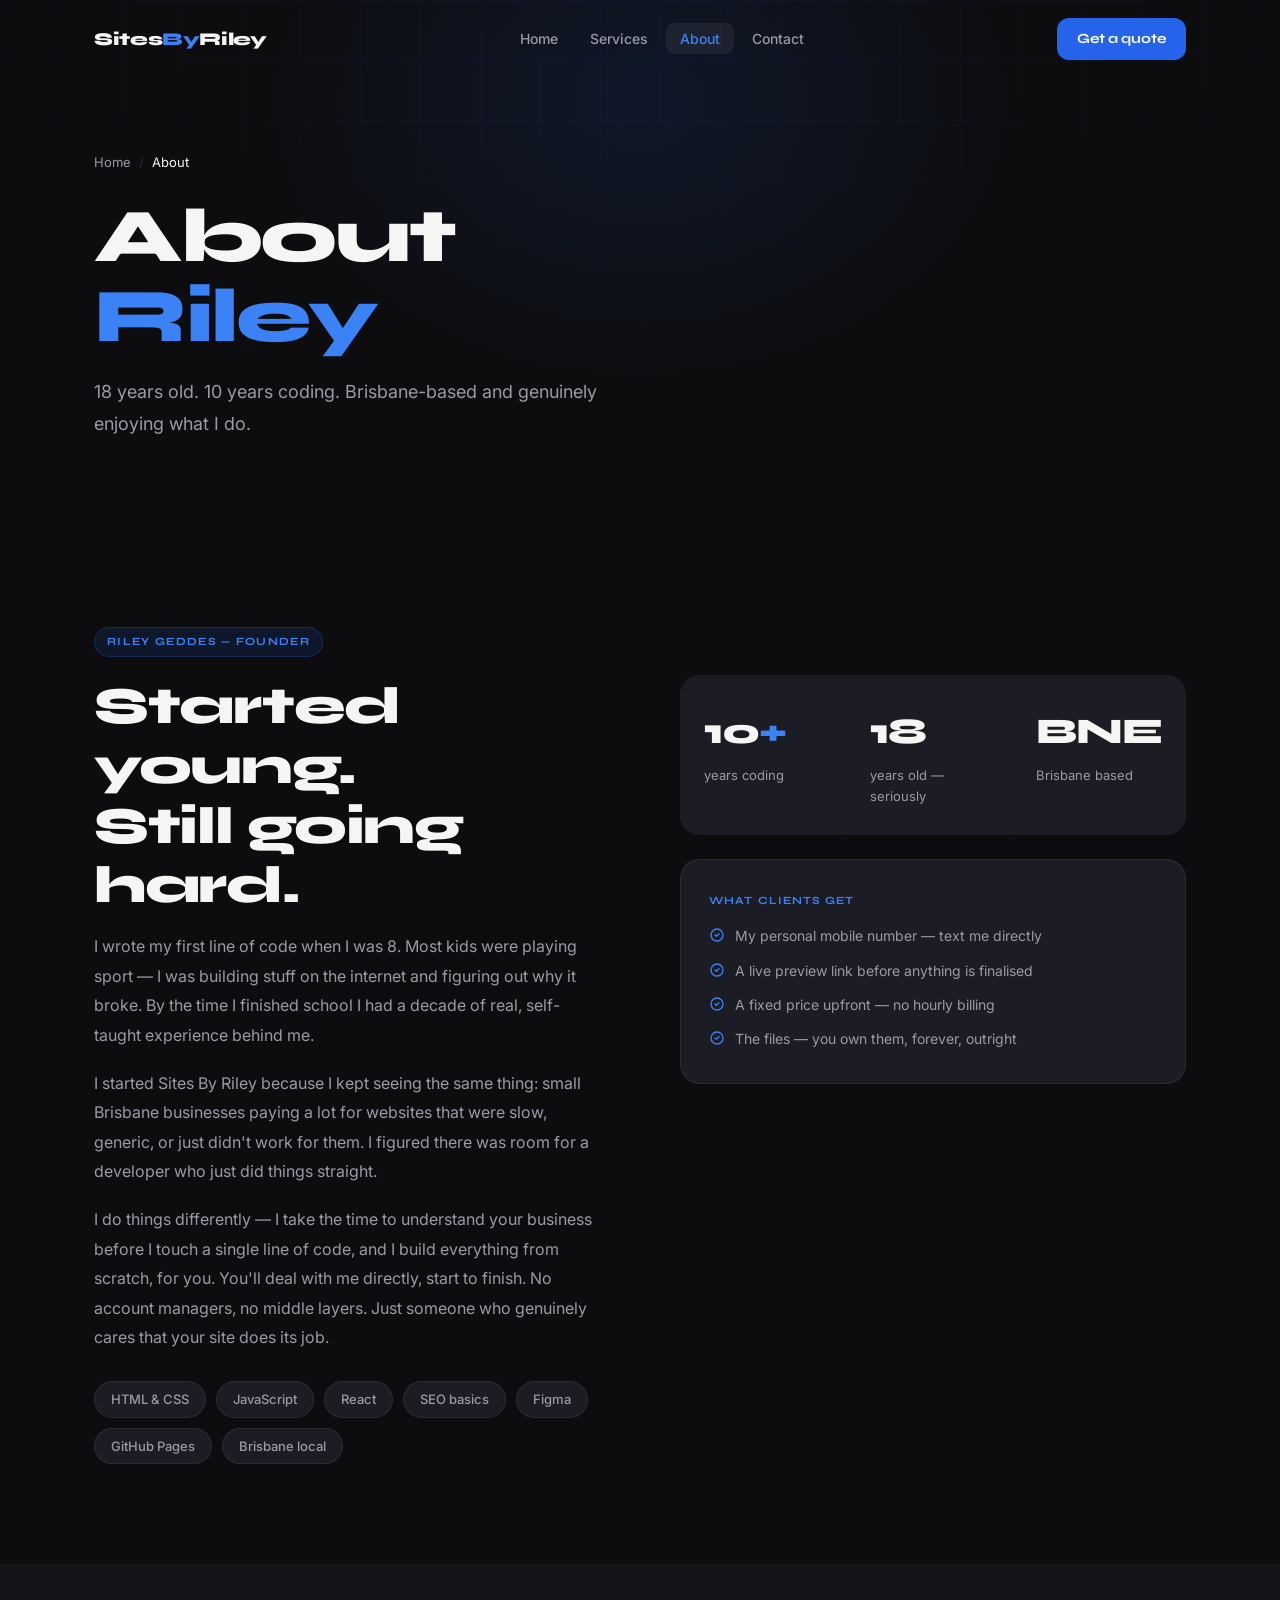
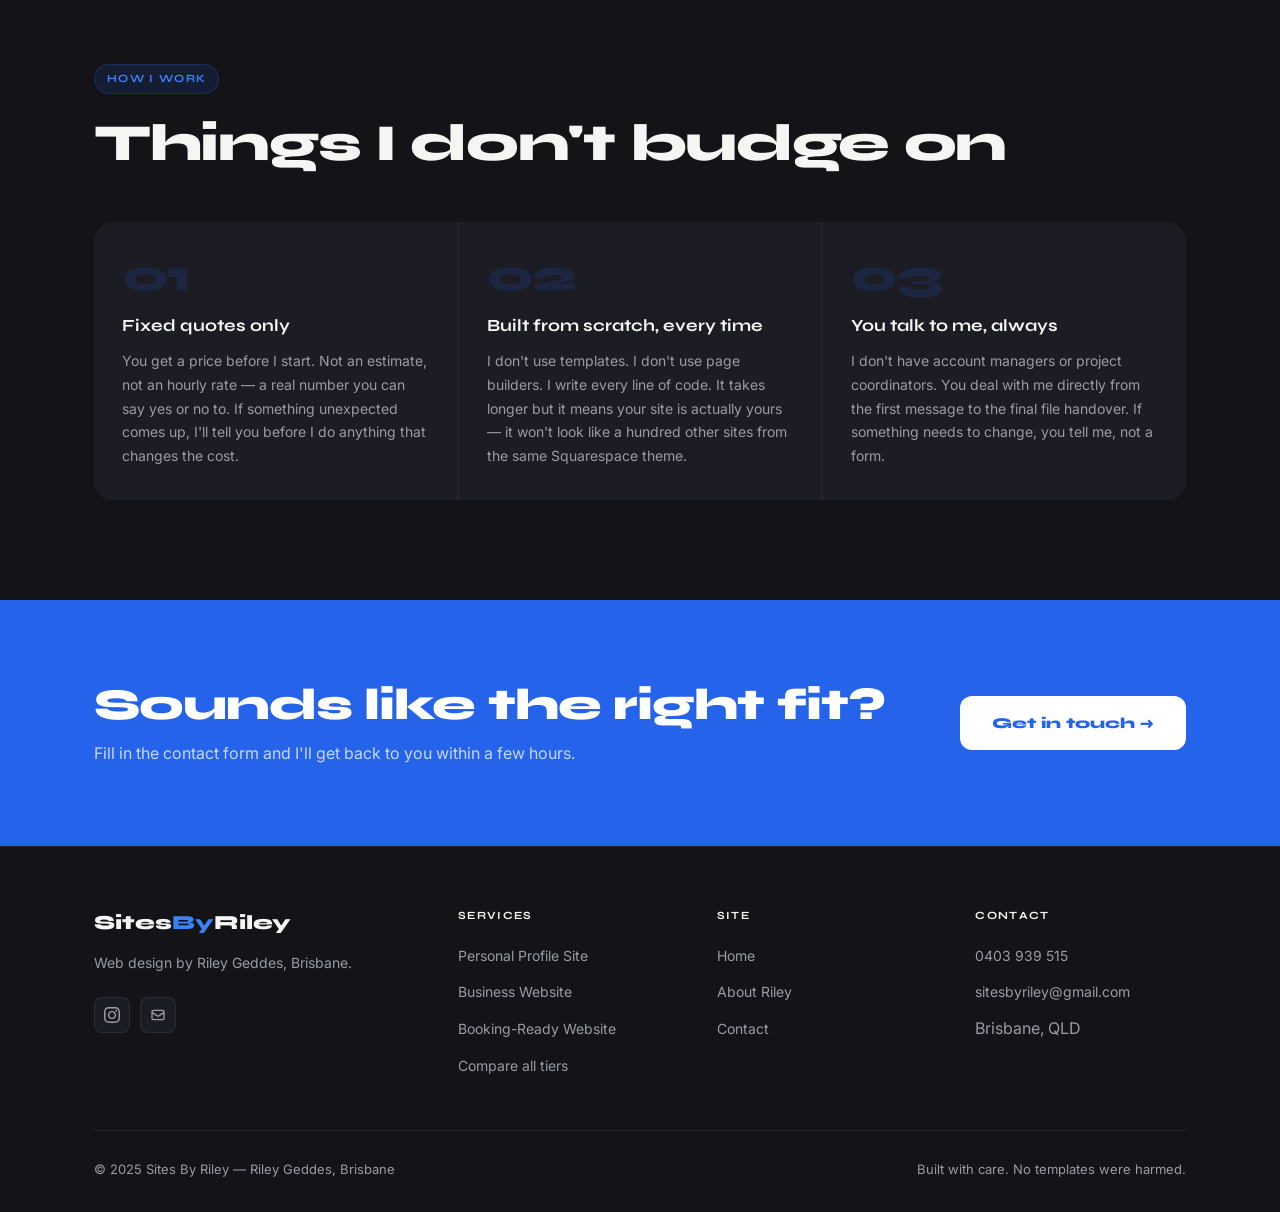
==== about.html @ ac1ebec2 "Add files via upload" ====
<!DOCTYPE html>
<html lang="en">
<head>
<meta charset="UTF-8"/><meta name="viewport" content="width=device-width,initial-scale=1.0"/>
<title>About Riley Geddes — Sites By Riley</title>
<meta name="description" content="Riley Geddes — 18-year-old Brisbane web developer with 10 years of coding experience. Founder of Sites By Riley."/>
<link rel="preconnect" href="https://fonts.googleapis.com"/><link rel="preconnect" href="https://fonts.gstatic.com" crossorigin/>
<link href="https://fonts.googleapis.com/css2?family=Syne:wght@400;600;700;800&family=Inter:wght@400;500;600&display=swap" rel="stylesheet"/>
<link rel="stylesheet" href="shared.css"/>
<style>
.about-grid{display:grid;grid-template-columns:1fr 1fr;gap:80px;align-items:start;}
.about-body-text{font-size:16px;color:var(--muted);line-height:1.85;margin-bottom:18px;}
.about-chips{display:flex;flex-wrap:wrap;gap:10px;margin-top:28px;}
.chip{background:var(--card);border:1px solid var(--border);padding:7px 16px;border-radius:100px;font-size:13px;font-weight:500;color:var(--muted);}
.about-stat-strip{display:grid;grid-template-columns:repeat(3,1fr);gap:2px;background:var(--border);border-radius:var(--radius-lg);overflow:hidden;margin-top:48px;}
.about-stat{background:var(--card);padding:28px 24px;}
.about-stat-num{font-family:'Syne',sans-serif;font-size:36px;font-weight:800;letter-spacing:-0.03em;color:var(--white);}
.about-stat-num span{color:var(--blue-lt);}
.about-stat-label{font-size:13px;color:var(--muted);margin-top:4px;}
.values-grid{display:grid;grid-template-columns:repeat(3,1fr);gap:2px;background:var(--border);border-radius:var(--radius-lg);overflow:hidden;margin-top:48px;}
.value-card{background:var(--card);padding:32px 28px;transition:background var(--tr);}
.value-card:hover{background:var(--card-lt);}
.value-num{font-family:'Syne',sans-serif;font-size:44px;font-weight:800;color:rgba(37,99,235,0.15);line-height:1;margin-bottom:14px;letter-spacing:-0.04em;}
.value-title{font-family:'Syne',sans-serif;font-size:17px;font-weight:700;color:var(--white);margin-bottom:10px;}
.value-desc{font-size:14px;color:var(--muted);line-height:1.7;}
@media(max-width:768px){.about-grid{grid-template-columns:1fr;gap:48px;}.about-stat-strip,.values-grid{grid-template-columns:1fr;}}
</style>
</head>
<body>
<div id="page-veil"></div>
<nav id="nav">
  <div class="container nav-inner">
    <a href="index.html" class="nav-logo">Sites<span>By</span>Riley</a>
    <ul class="nav-links">
      <li><a href="index.html">Home</a></li><li><a href="services.html">Services</a></li>
      <li><a href="about.html" class="active">About</a></li><li><a href="contact.html">Contact</a></li>
    </ul>
    <div class="nav-cta"><a href="contact.html" class="btn btn-primary" style="padding:10px 20px;font-size:14px;">Get a quote</a></div>
    <button class="hamburger" id="ham"><span></span><span></span><span></span></button>
  </div>
</nav>
<div class="mobile-menu" id="mob">
  <button class="mob-close" id="mob-close">✕</button>
  <a href="index.html">Home</a><a href="services.html">Services</a><a href="about.html">About</a><a href="contact.html">Contact</a>
  <a href="contact.html" class="btn btn-primary">Get a quote</a>
</div>

<div class="page-hero">
  <div class="page-hero-grid"></div><div class="page-hero-glow"></div>
  <div class="container page-hero-content">
    <div class="page-breadcrumb reveal"><a href="index.html">Home</a><span>/</span><span style="color:var(--white);">About</span></div>
    <h1 class="page-hero-title reveal d1">About<br><span>Riley</span></h1>
    <p class="page-hero-sub reveal d2">18 years old. 10 years coding. Brisbane-based and genuinely enjoying what I do.</p>
  </div>
</div>

<section class="section" style="background:var(--black);">
  <div class="container">
    <div class="about-grid">
      <div>
        <div class="tag reveal">Riley Geddes — Founder</div>
        <h2 class="section-title reveal d1">Started young.<br>Still going hard.</h2>
        <p class="about-body-text reveal d2">I wrote my first line of code when I was 8. Most kids were playing sport — I was building stuff on the internet and figuring out why it broke. By the time I finished school I had a decade of real, self-taught experience behind me.</p>
        <p class="about-body-text reveal d2">I started Sites By Riley because I kept seeing the same thing: small Brisbane businesses paying a lot for websites that were slow, generic, or just didn't work for them. I figured there was room for a developer who just did things straight.</p>
        <p class="about-body-text reveal d3">I do things differently — I take the time to understand your business before I touch a single line of code, and I build everything from scratch, for you. You'll deal with me directly, start to finish. No account managers, no middle layers. Just someone who genuinely cares that your site does its job.</p>
        <div class="about-chips reveal d3">
          <span class="chip">HTML & CSS</span><span class="chip">JavaScript</span><span class="chip">React</span>
          <span class="chip">SEO basics</span><span class="chip">Figma</span><span class="chip">GitHub Pages</span><span class="chip">Brisbane local</span>
        </div>
      </div>
      <div>
        <div class="about-stat-strip reveal d1">
          <div class="about-stat"><div class="about-stat-num">10<span>+</span></div><div class="about-stat-label">years coding</div></div>
          <div class="about-stat"><div class="about-stat-num">18</div><div class="about-stat-label">years old — seriously</div></div>
          <div class="about-stat"><div class="about-stat-num">BNE</div><div class="about-stat-label">Brisbane based</div></div>
        </div>
        <div style="background:var(--card);border:1px solid var(--border);border-radius:var(--radius-lg);padding:32px 28px;margin-top:24px;" class="reveal d2">
          <div style="font-family:'Syne',sans-serif;font-size:11px;font-weight:700;letter-spacing:.1em;text-transform:uppercase;color:var(--blue-lt);margin-bottom:16px;">What clients get</div>
          <ul style="list-style:none;display:flex;flex-direction:column;gap:12px;">
            <li style="display:flex;align-items:flex-start;gap:10px;font-size:14px;color:var(--muted);"><svg width="16" height="16" fill="none" viewBox="0 0 24 24" stroke="currentColor" stroke-width="2" style="color:var(--blue-lt);flex-shrink:0;margin-top:2px;"><path stroke-linecap="round" stroke-linejoin="round" d="M9 12l2 2 4-4m6 2a9 9 0 11-18 0 9 9 0 0118 0z"/></svg>My personal mobile number — text me directly</li>
            <li style="display:flex;align-items:flex-start;gap:10px;font-size:14px;color:var(--muted);"><svg width="16" height="16" fill="none" viewBox="0 0 24 24" stroke="currentColor" stroke-width="2" style="color:var(--blue-lt);flex-shrink:0;margin-top:2px;"><path stroke-linecap="round" stroke-linejoin="round" d="M9 12l2 2 4-4m6 2a9 9 0 11-18 0 9 9 0 0118 0z"/></svg>A live preview link before anything is finalised</li>
            <li style="display:flex;align-items:flex-start;gap:10px;font-size:14px;color:var(--muted);"><svg width="16" height="16" fill="none" viewBox="0 0 24 24" stroke="currentColor" stroke-width="2" style="color:var(--blue-lt);flex-shrink:0;margin-top:2px;"><path stroke-linecap="round" stroke-linejoin="round" d="M9 12l2 2 4-4m6 2a9 9 0 11-18 0 9 9 0 0118 0z"/></svg>A fixed price upfront — no hourly billing</li>
            <li style="display:flex;align-items:flex-start;gap:10px;font-size:14px;color:var(--muted);"><svg width="16" height="16" fill="none" viewBox="0 0 24 24" stroke="currentColor" stroke-width="2" style="color:var(--blue-lt);flex-shrink:0;margin-top:2px;"><path stroke-linecap="round" stroke-linejoin="round" d="M9 12l2 2 4-4m6 2a9 9 0 11-18 0 9 9 0 0118 0z"/></svg>The files — you own them, forever, outright</li>
          </ul>
        </div>
      </div>
    </div>
  </div>
</section>

<section class="section" style="background:var(--surface);">
  <div class="container">
    <div class="section-header reveal" style="margin-bottom:48px;">
      <div class="tag">How I work</div>
      <h2 class="section-title">Things I don't budge on</h2>
    </div>
    <div class="values-grid">
      <div class="value-card reveal"><div class="value-num">01</div><div class="value-title">Fixed quotes only</div><div class="value-desc">You get a price before I start. Not an estimate, not an hourly rate — a real number you can say yes or no to. If something unexpected comes up, I'll tell you before I do anything that changes the cost.</div></div>
      <div class="value-card reveal d1"><div class="value-num">02</div><div class="value-title">Built from scratch, every time</div><div class="value-desc">I don't use templates. I don't use page builders. I write every line of code. It takes longer but it means your site is actually yours — it won't look like a hundred other sites from the same Squarespace theme.</div></div>
      <div class="value-card reveal d2"><div class="value-num">03</div><div class="value-title">You talk to me, always</div><div class="value-desc">I don't have account managers or project coordinators. You deal with me directly from the first message to the final file handover. If something needs to change, you tell me, not a form.</div></div>
    </div>
  </div>
</section>

<div class="cta-band">
  <div class="container cta-inner">
    <div><div class="cta-title">Sounds like the right fit?</div><div class="cta-sub">Fill in the contact form and I'll get back to you within a few hours.</div></div>
    <a href="contact.html" class="btn-cta-white">Get in touch →</a>
  </div>
</div>

<footer>
  <div class="container">
    <div class="footer-grid">
      <div><div class="footer-brand-name">Sites<span>By</span>Riley</div><p class="footer-desc">Web design by Riley Geddes, Brisbane.</p><div class="footer-socials"><a href="#" class="footer-social" aria-label="Instagram" target="_blank" rel="noopener"><svg width="16" height="16" fill="currentColor" viewBox="0 0 24 24"><path d="M12 2.163c3.204 0 3.584.012 4.85.07 3.252.148 4.771 1.691 4.919 4.919.058 1.265.069 1.645.069 4.849 0 3.205-.012 3.584-.069 4.849-.149 3.225-1.664 4.771-4.919 4.919-1.266.058-1.644.07-4.85.07-3.204 0-3.584-.012-4.849-.07-3.26-.149-4.771-1.699-4.919-4.92-.058-1.265-.07-1.644-.07-4.849 0-3.204.013-3.583.07-4.849.149-3.227 1.664-4.771 4.919-4.919 1.266-.057 1.645-.069 4.849-.069zm0-2.163c-3.259 0-3.667.014-4.947.072-4.358.2-6.78 2.618-6.98 6.98-.059 1.281-.073 1.689-.073 4.948 0 3.259.014 3.668.072 4.948.2 4.358 2.618 6.78 6.98 6.98 1.281.058 1.689.072 4.948.072 3.259 0 3.668-.014 4.948-.072 4.354-.2 6.782-2.618 6.979-6.98.059-1.28.073-1.689.073-4.948 0-3.259-.014-3.667-.072-4.947-.196-4.354-2.617-6.78-6.979-6.98-1.281-.059-1.69-.073-4.949-.073zm0 5.838c-3.403 0-6.162 2.759-6.162 6.162s2.759 6.163 6.162 6.163 6.162-2.759 6.162-6.163c0-3.403-2.759-6.162-6.162-6.162zm0 10.162c-2.209 0-4-1.79-4-4 0-2.209 1.791-4 4-4s4 1.791 4 4c0 2.21-1.791 4-4 4zm6.406-11.845c-.796 0-1.441.645-1.441 1.44s.645 1.44 1.441 1.44c.795 0 1.439-.645 1.439-1.44s-.644-1.44-1.439-1.44z"/></svg></a><a href="mailto:sitesbyriley@gmail.com" class="footer-social" aria-label="Email"><svg width="16" height="16" fill="none" viewBox="0 0 24 24" stroke="currentColor" stroke-width="2"><path stroke-linecap="round" stroke-linejoin="round" d="M3 8l7.89 5.26a2 2 0 002.22 0L21 8M5 19h14a2 2 0 002-2V7a2 2 0 00-2-2H5a2 2 0 00-2 2v10a2 2 0 002 2z"/></svg></a></div></div>
      <div><div class="footer-col-title">Services</div><ul class="footer-links"><li><a href="tier1.html">Personal Profile Site</a></li><li><a href="tier2.html">Business Website</a></li><li><a href="tier3.html">Booking-Ready Website</a></li><li><a href="services.html">Compare all tiers</a></li></ul></div>
      <div><div class="footer-col-title">Site</div><ul class="footer-links"><li><a href="index.html">Home</a></li><li><a href="about.html">About Riley</a></li><li><a href="contact.html">Contact</a></li></ul></div>
      <div><div class="footer-col-title">Contact</div><ul class="footer-links"><li><a href="tel:0403939515">0403 939 515</a></li><li><a href="mailto:sitesbyriley@gmail.com">sitesbyriley@gmail.com</a></li><li><span style="color:var(--muted)">Brisbane, QLD</span></li></ul></div>
    </div>
    <div class="footer-bottom"><span>&copy; 2025 Sites By Riley — Riley Geddes, Brisbane</span><span>Built with care. No templates were harmed.</span></div>
  </div>
</footer>
<script src="shared.js"></script>
</body>
</html>
---- shared.css ----
/* ── Sites By Riley — Shared Styles ─────────── */
*,*::before,*::after{box-sizing:border-box;margin:0;padding:0;}
:root{
  --black:#0D0D0F;--surface:#141418;--card:#1C1C24;--card-lt:#22222E;
  --border:rgba(255,255,255,0.07);--border-lt:rgba(255,255,255,0.12);
  --blue:#2563EB;--blue-lt:#3B82F6;--blue-glow:rgba(37,99,235,0.25);--blue-dim:rgba(37,99,235,0.1);
  --white:#F5F5F3;--muted:#9A9AA8;--muted-lt:#B8B8C4;
  --light-bg:#F4F4F6;--light-text:#111118;
  --radius:12px;--radius-lg:20px;--tr:0.3s cubic-bezier(.4,0,.2,1);
}
html{scroll-behavior:smooth;}
body{font-family:'Inter',sans-serif;background:var(--black);color:var(--white);font-size:16px;line-height:1.6;-webkit-font-smoothing:antialiased;}
h1,h2,h3,h4{font-family:'Syne',sans-serif;line-height:1.15;}
a{color:inherit;text-decoration:none;}
img{display:block;max-width:100%;}
.container{max-width:1140px;margin:0 auto;padding:0 24px;}
.section{padding:100px 0;}

/* Reveal */
.reveal{opacity:0;transform:translateY(24px);transition:opacity .65s ease,transform .65s ease;}
.reveal.visible{opacity:1;transform:none;}
.d1{transition-delay:.08s}.d2{transition-delay:.16s}.d3{transition-delay:.24s}.d4{transition-delay:.32s}.d5{transition-delay:.4s}
@media(prefers-reduced-motion:reduce){.reveal{opacity:1;transform:none;transition:none;}}

/* Util */
.tag{display:inline-block;font-family:'Syne',sans-serif;font-size:11px;font-weight:700;letter-spacing:.12em;text-transform:uppercase;color:var(--blue-lt);background:rgba(37,99,235,0.12);border:1px solid rgba(37,99,235,0.25);padding:5px 12px;border-radius:100px;margin-bottom:20px;}
.tag-light{color:var(--blue);background:rgba(37,99,235,0.08);border-color:rgba(37,99,235,0.2);}
.section-title{font-size:clamp(32px,4.5vw,52px);font-weight:800;letter-spacing:-0.025em;margin-bottom:16px;}
.section-sub{font-size:17px;color:var(--muted);max-width:520px;line-height:1.7;}
.btn{display:inline-flex;align-items:center;gap:8px;padding:14px 28px;border-radius:var(--radius);font-family:'Syne',sans-serif;font-weight:700;font-size:15px;cursor:pointer;border:none;transition:var(--tr);text-decoration:none;}
.btn-primary{background:var(--blue);color:#fff;}
.btn-primary:hover{background:var(--blue-lt);transform:translateY(-2px);box-shadow:0 8px 30px var(--blue-glow);}
.btn-ghost{background:transparent;color:var(--white);border:1.5px solid var(--border);}
.btn-ghost:hover{border-color:rgba(255,255,255,0.3);background:rgba(255,255,255,0.05);}
.btn-light{background:var(--light-text);color:#fff;}
.btn-light:hover{background:var(--blue);transform:translateY(-1px);}

/* Page transition */
#page-veil{position:fixed;inset:0;background:var(--black);z-index:9999;pointer-events:none;opacity:0;transition:opacity .3s ease;}
body.leaving #page-veil{opacity:1;}

/* Nav */
nav{position:fixed;top:0;left:0;right:0;z-index:100;padding:18px 0;transition:background var(--tr),box-shadow var(--tr);}
nav.scrolled{background:rgba(13,13,15,0.94);backdrop-filter:blur(16px);-webkit-backdrop-filter:blur(16px);box-shadow:0 1px 0 var(--border);}
.nav-inner{display:flex;align-items:center;justify-content:space-between;}
.nav-logo{font-family:'Syne',sans-serif;font-weight:800;font-size:18px;letter-spacing:-0.02em;}
.nav-logo span{color:var(--blue-lt);}
.nav-links{display:flex;align-items:center;gap:4px;list-style:none;}
.nav-links a{font-size:14px;font-weight:500;color:var(--muted);padding:7px 14px;border-radius:8px;transition:var(--tr);}
.nav-links a:hover,.nav-links a.active{color:var(--white);background:rgba(255,255,255,0.06);}
.nav-links a.active{color:var(--blue-lt);}
.nav-cta{display:flex;align-items:center;gap:12px;}
.hamburger{display:none;flex-direction:column;gap:5px;cursor:pointer;background:none;border:none;padding:4px;}
.hamburger span{display:block;width:24px;height:2px;background:var(--white);border-radius:2px;transition:var(--tr);}
.mobile-menu{display:none;position:fixed;inset:0;background:var(--black);z-index:99;flex-direction:column;align-items:center;justify-content:center;gap:36px;}
.mobile-menu.open{display:flex;}
.mobile-menu a{font-family:'Syne',sans-serif;font-size:28px;font-weight:700;color:var(--white);transition:color var(--tr);}
.mobile-menu a:hover{color:var(--blue-lt);}
.mob-close{position:absolute;top:22px;right:24px;background:none;border:none;color:var(--white);font-size:28px;cursor:pointer;}
@media(max-width:768px){.nav-links,.nav-cta{display:none;}.hamburger{display:flex;}}

/* Page hero (inner pages) */
.page-hero{background:var(--black);padding:152px 0 88px;position:relative;overflow:hidden;}
.page-hero-grid{position:absolute;inset:0;background-image:linear-gradient(rgba(37,99,235,0.04) 1px,transparent 1px),linear-gradient(90deg,rgba(37,99,235,0.04) 1px,transparent 1px);background-size:60px 60px;mask-image:radial-gradient(ellipse 80% 60% at 50% 0%,black 40%,transparent 100%);-webkit-mask-image:radial-gradient(ellipse 80% 60% at 50% 0%,black 40%,transparent 100%);}
.page-hero-glow{position:absolute;top:-200px;left:50%;transform:translateX(-50%);width:800px;height:600px;background:radial-gradient(ellipse,rgba(37,99,235,0.12) 0%,transparent 70%);pointer-events:none;}
.page-hero-content{position:relative;z-index:1;}
.page-hero-title{font-size:clamp(44px,6vw,76px);font-weight:800;letter-spacing:-0.03em;line-height:1.05;margin-bottom:20px;}
.page-hero-title span{color:var(--blue-lt);}
.page-hero-sub{font-size:18px;color:var(--muted);max-width:560px;line-height:1.75;}
.page-breadcrumb{display:flex;align-items:center;gap:8px;font-size:13px;color:var(--muted);margin-bottom:24px;}
.page-breadcrumb a{color:var(--muted);transition:color var(--tr);}
.page-breadcrumb a:hover{color:var(--blue-lt);}
.page-breadcrumb span{color:var(--border-lt);}

/* Trust bar */
.trust-bar{border-top:1px solid var(--border);border-bottom:1px solid var(--border);padding:28px 0;background:var(--surface);}
.trust-inner{display:flex;align-items:center;justify-content:center;gap:0;flex-wrap:wrap;}
.trust-item{display:flex;align-items:center;gap:10px;font-size:13px;font-weight:500;color:var(--muted);padding:8px 28px;border-right:1px solid var(--border);}
.trust-item:last-child{border-right:none;}
.trust-item svg{color:var(--blue-lt);flex-shrink:0;}
@media(max-width:640px){.trust-item{padding:8px 16px;}}

/* CTA band */
.cta-band{background:var(--blue);padding:80px 0;}
.cta-inner{display:flex;align-items:center;justify-content:space-between;gap:40px;flex-wrap:wrap;}
.cta-title{font-family:'Syne',sans-serif;font-size:clamp(28px,3.5vw,44px);font-weight:800;letter-spacing:-0.025em;color:#fff;line-height:1.15;}
.cta-sub{font-size:16px;color:rgba(255,255,255,0.75);margin-top:10px;}
.btn-cta-white{background:#fff;color:var(--blue);font-family:'Syne',sans-serif;font-weight:800;font-size:15px;padding:15px 32px;border-radius:var(--radius);transition:var(--tr);flex-shrink:0;}
.btn-cta-white:hover{background:var(--light-bg);transform:translateY(-2px);}
@media(max-width:720px){.cta-inner{flex-direction:column;}}

/* Footer */
footer{background:var(--surface);border-top:1px solid var(--border);padding:60px 0 32px;}
.footer-grid{display:grid;grid-template-columns:1.5fr 1fr 1fr 1fr;gap:48px;margin-bottom:52px;}
.footer-brand-name{font-family:'Syne',sans-serif;font-size:20px;font-weight:800;margin-bottom:12px;}
.footer-brand-name span{color:var(--blue-lt);}
.footer-desc{font-size:14px;color:var(--muted);line-height:1.7;max-width:260px;margin-bottom:22px;}
.footer-socials{display:flex;gap:10px;}
.footer-social{width:36px;height:36px;border-radius:8px;background:var(--card);border:1px solid var(--border);display:flex;align-items:center;justify-content:center;color:var(--muted);transition:var(--tr);}
.footer-social:hover{color:var(--blue-lt);border-color:rgba(37,99,235,0.4);background:rgba(37,99,235,0.08);}
.footer-col-title{font-family:'Syne',sans-serif;font-size:11px;font-weight:700;letter-spacing:.12em;text-transform:uppercase;color:var(--white);margin-bottom:18px;}
.footer-links{list-style:none;display:flex;flex-direction:column;gap:11px;}
.footer-links a{font-size:14px;color:var(--muted);transition:color var(--tr);}
.footer-links a:hover{color:var(--white);}
.footer-bottom{display:flex;align-items:center;justify-content:space-between;padding-top:28px;border-top:1px solid var(--border);font-size:13px;color:var(--muted);flex-wrap:wrap;gap:12px;}
.footer-bottom a{color:var(--muted);}
.footer-bottom a:hover{color:var(--blue-lt);}
@media(max-width:768px){.footer-grid{grid-template-columns:1fr 1fr;gap:36px;}.footer-bottom{flex-direction:column;text-align:center;}}
@media(max-width:480px){.footer-grid{grid-template-columns:1fr;}}

/* Forms */
.form-group{margin-bottom:16px;}
.form-group label{display:block;font-size:12px;font-weight:600;letter-spacing:.06em;text-transform:uppercase;color:var(--muted);margin-bottom:8px;}
.form-group input,.form-group select,.form-group textarea{width:100%;background:var(--surface);border:1.5px solid var(--border);border-radius:var(--radius);padding:12px 16px;color:var(--white);font-family:'Inter',sans-serif;font-size:14px;transition:border-color var(--tr);outline:none;-webkit-appearance:none;}
.form-group select{cursor:pointer;}
.form-group input:focus,.form-group select:focus,.form-group textarea:focus{border-color:var(--blue);box-shadow:0 0 0 3px rgba(37,99,235,0.15);}
.form-group textarea{min-height:110px;resize:vertical;}
.form-submit{width:100%;padding:15px;background:var(--blue);color:#fff;font-family:'Syne',sans-serif;font-weight:700;font-size:15px;border:none;border-radius:var(--radius);cursor:pointer;transition:var(--tr);margin-top:8px;}
.form-submit:hover{background:var(--blue-lt);transform:translateY(-2px);}
.form-note{text-align:center;font-size:12px;color:var(--muted);margin-top:14px;}
.form-success{display:none;text-align:center;padding:24px;color:#4ade80;font-family:'Syne',sans-serif;font-weight:600;}
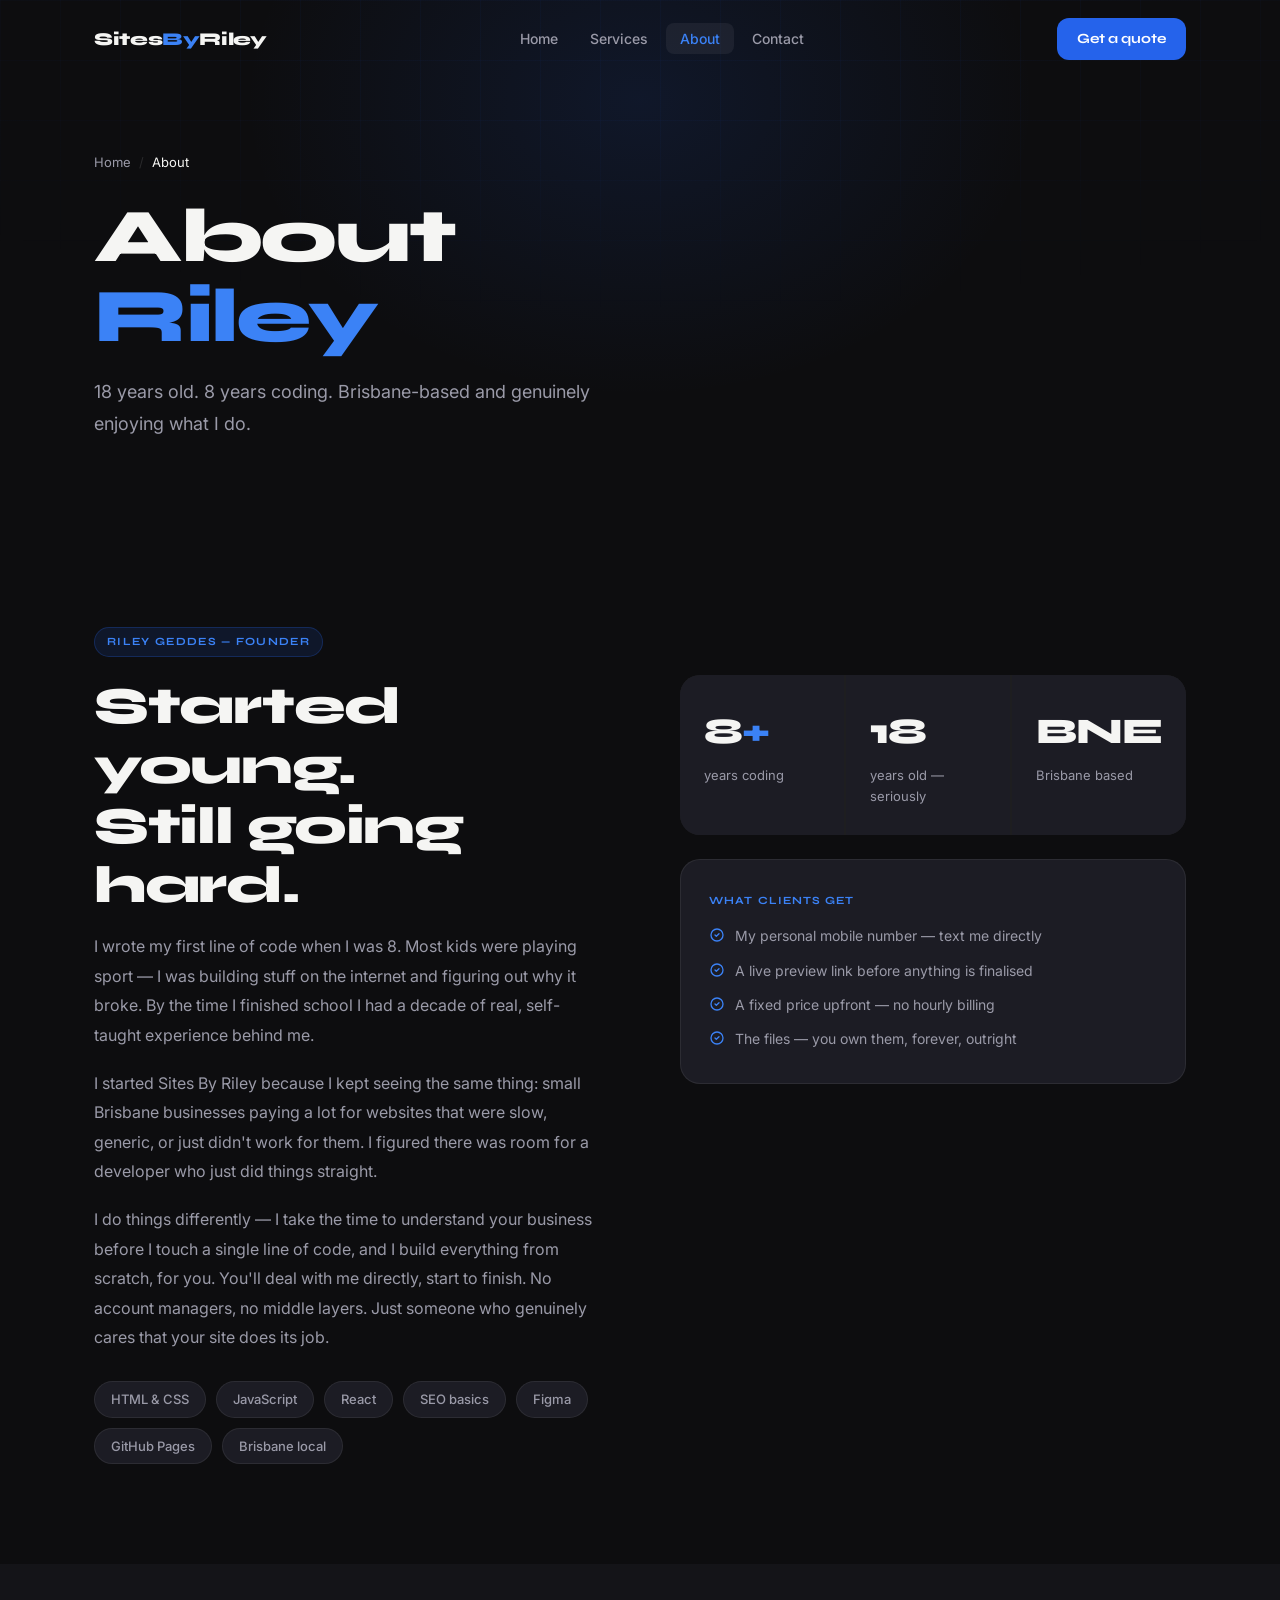
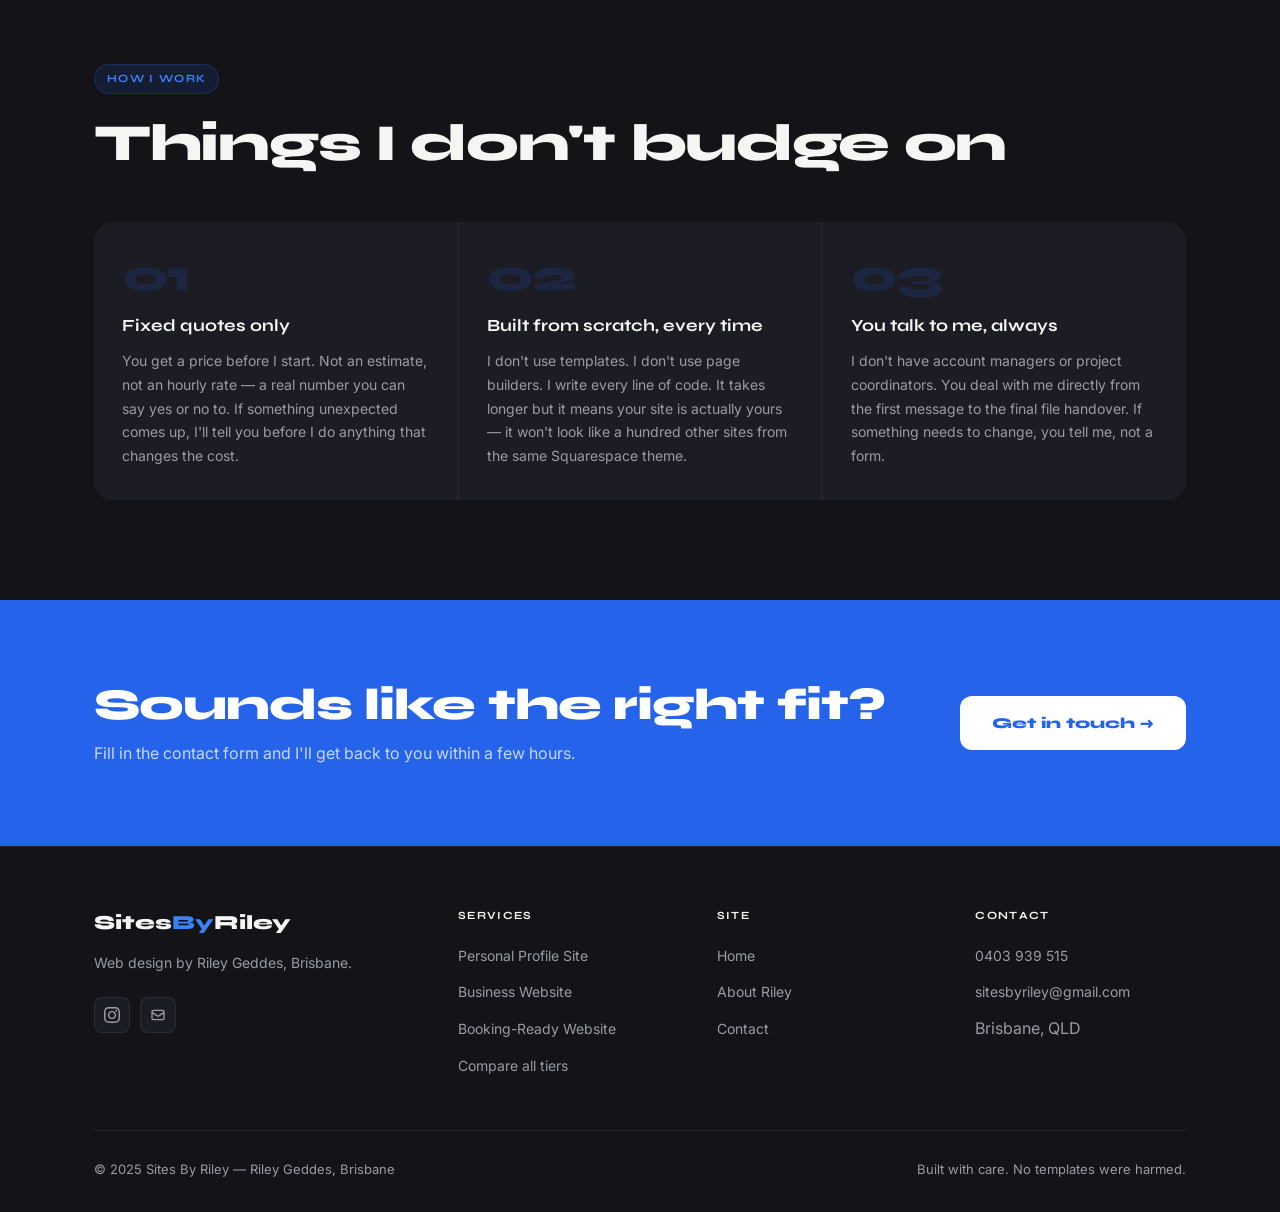
==== commit 9ef732b9: "Revise coding experience in about.html Updated coding experience from 10 years to 8 years." ====
--- a/about.html
+++ b/about.html
@@ -3,7 +3,7 @@
 <head>
 <meta charset="UTF-8"/><meta name="viewport" content="width=device-width,initial-scale=1.0"/>
 <title>About Riley Geddes — Sites By Riley</title>
-<meta name="description" content="Riley Geddes — 18-year-old Brisbane web developer with 10 years of coding experience. Founder of Sites By Riley."/>
+<meta name="description" content="Riley Geddes — 18-year-old Brisbane web developer with 8 years of coding experience. Founder of Sites By Riley."/>
 <link rel="preconnect" href="https://fonts.googleapis.com"/><link rel="preconnect" href="https://fonts.gstatic.com" crossorigin/>
 <link href="https://fonts.googleapis.com/css2?family=Syne:wght@400;600;700;800&family=Inter:wght@400;500;600&display=swap" rel="stylesheet"/>
 <link rel="stylesheet" href="shared.css"/>
@@ -50,7 +50,7 @@
   <div class="container page-hero-content">
     <div class="page-breadcrumb reveal"><a href="index.html">Home</a><span>/</span><span style="color:var(--white);">About</span></div>
     <h1 class="page-hero-title reveal d1">About<br><span>Riley</span></h1>
-    <p class="page-hero-sub reveal d2">18 years old. 10 years coding. Brisbane-based and genuinely enjoying what I do.</p>
+    <p class="page-hero-sub reveal d2">18 years old. 8 years coding. Brisbane-based and genuinely enjoying what I do.</p>
   </div>
 </div>
 
@@ -70,7 +70,7 @@
       </div>
       <div>
         <div class="about-stat-strip reveal d1">
-          <div class="about-stat"><div class="about-stat-num">10<span>+</span></div><div class="about-stat-label">years coding</div></div>
+          <div class="about-stat"><div class="about-stat-num">8<span>+</span></div><div class="about-stat-label">years coding</div></div>
           <div class="about-stat"><div class="about-stat-num">18</div><div class="about-stat-label">years old — seriously</div></div>
           <div class="about-stat"><div class="about-stat-num">BNE</div><div class="about-stat-label">Brisbane based</div></div>
         </div>
